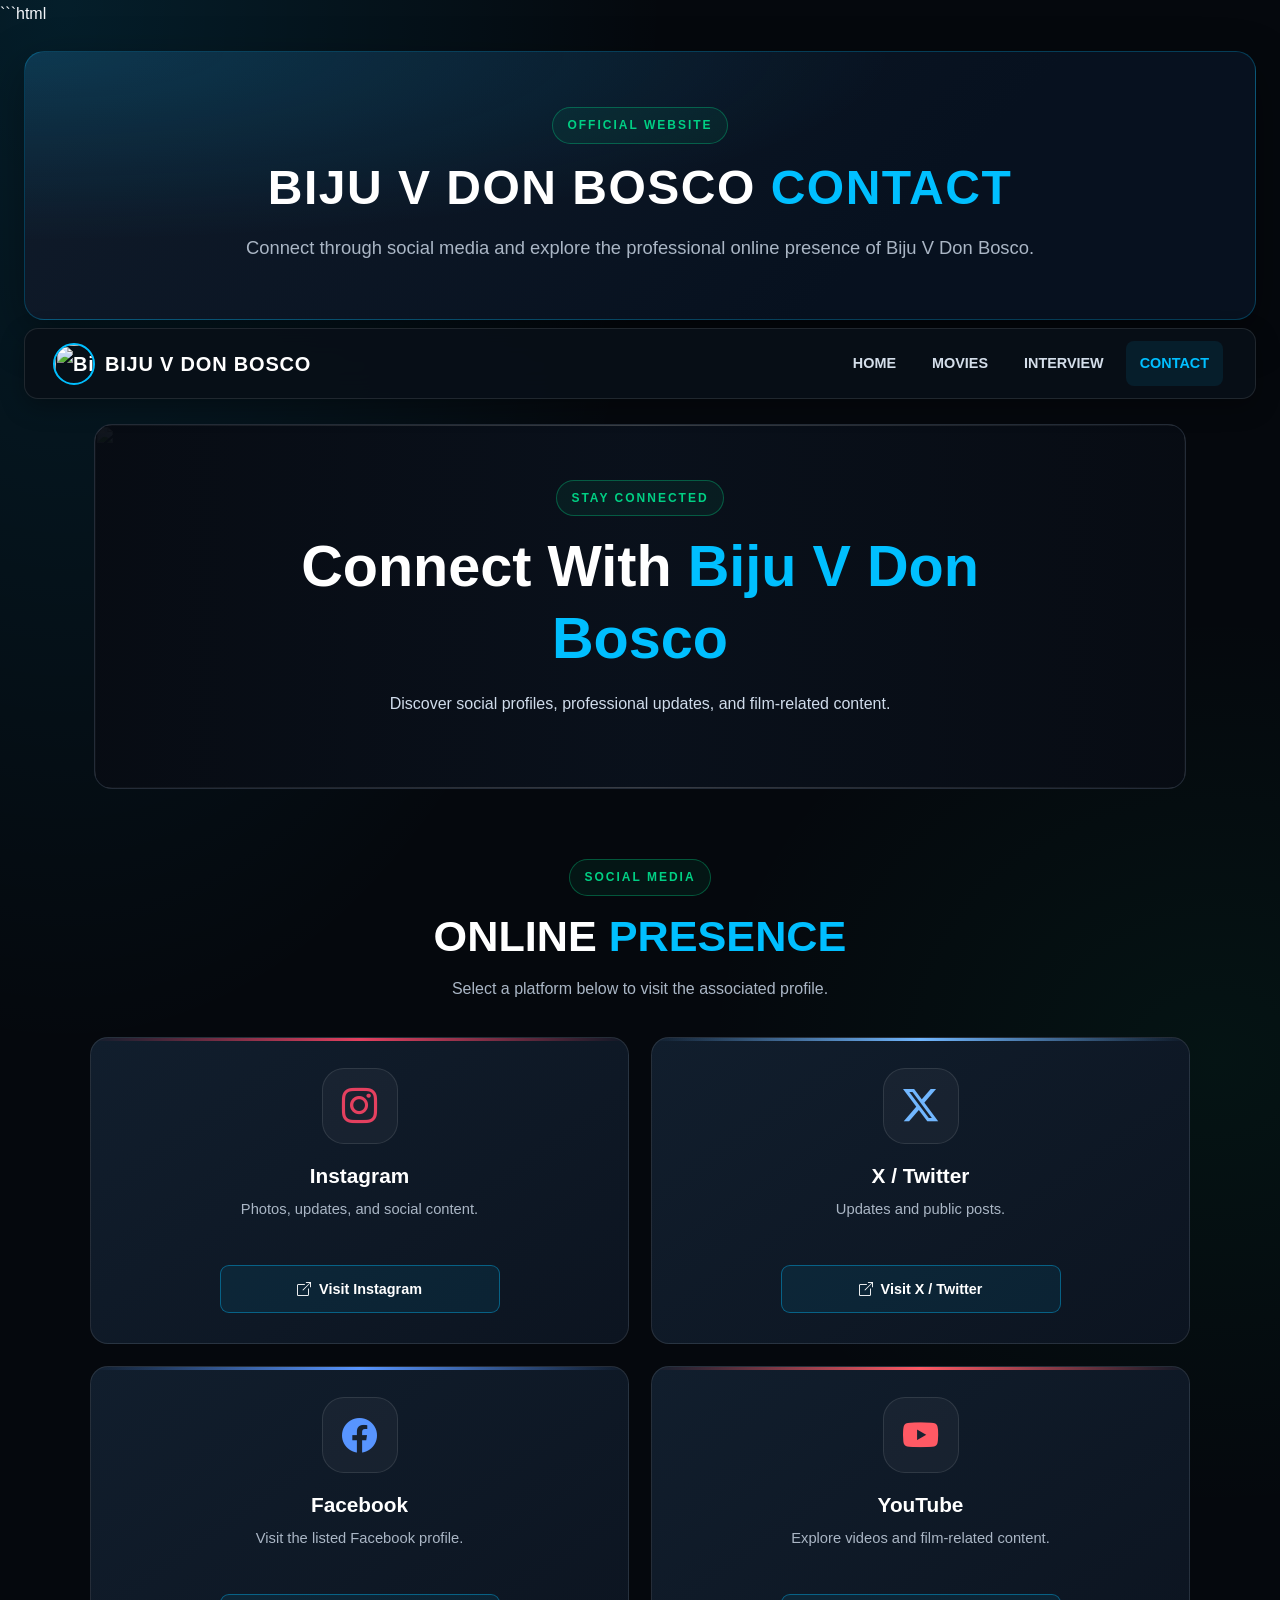
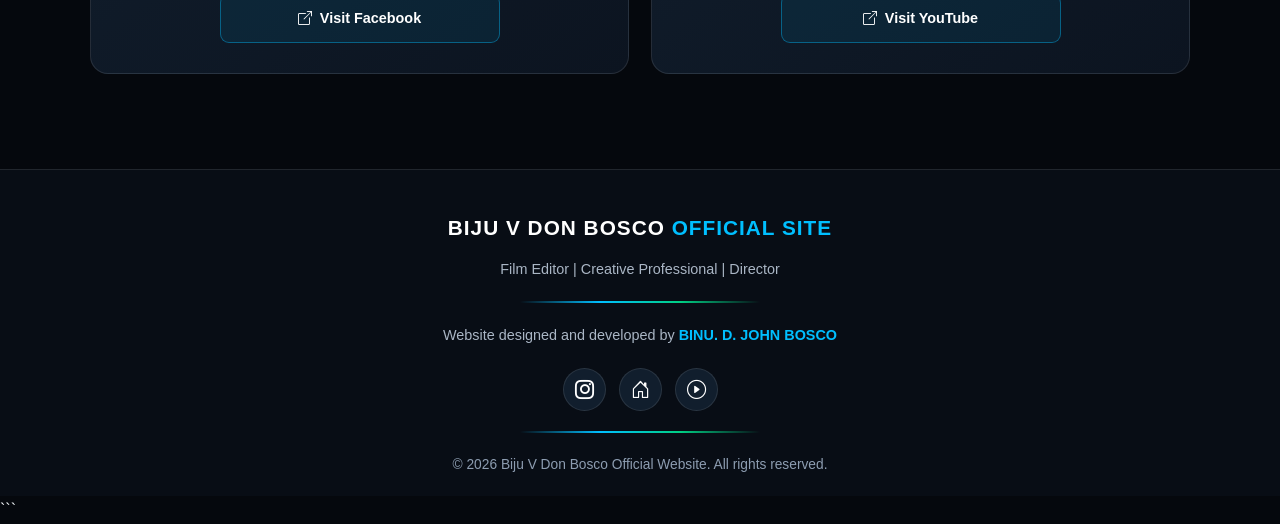
==== contact.html @ ecf32879 "Add files via upload" ====
```html
<!DOCTYPE html>
<html lang="en">
<head>
    <meta charset="UTF-8">
    <meta name="viewport" content="width=device-width, initial-scale=1.0">
    <meta name="theme-color" content="#07111f">

    <title>Contact | Biju V Don Bosco Official Website</title>

    <meta name="description"
          content="Connect with Biju V Don Bosco through social media and explore his official online presence.">

    <link rel="icon" href="./images/LOGO.jpg">

    <link href="https://cdn.jsdelivr.net/npm/bootstrap@5.3.3/dist/css/bootstrap.min.css"
          rel="stylesheet">

    <link href="https://cdn.jsdelivr.net/npm/bootstrap-icons@1.11.3/font/bootstrap-icons.min.css"
          rel="stylesheet">

    <style>
        :root {
            --bg: #05080d;
            --panel: #0c1420;
            --panel-light: #111e2d;
            --blue: #00bfff;
            --green: #00d084;
            --text: #f4f7fb;
            --muted: #aab6c5;
            --border: rgba(255,255,255,.10);
        }

        * {
            box-sizing: border-box;
        }

        html {
            scroll-behavior: smooth;
        }

        body {
            margin: 0;
            overflow-x: hidden;
            background:
                radial-gradient(ellipse at 5% 0%, rgba(0,191,255,.12), transparent 35%),
                radial-gradient(ellipse at 95% 50%, rgba(0,208,132,.06), transparent 30%),
                var(--bg);
            color: var(--text);
            font-family: Arial, Helvetica, sans-serif;
            line-height: 1.7;
        }

        a {
            text-decoration: none;
        }

        .gradient-text {
            color: var(--blue);
        }

        /* HEADER */

        .site-heading {
            position: relative;
            overflow: hidden;
            padding: 55px 20px;
            text-align: center;
            border: 1px solid rgba(0,191,255,.25);
            border-radius: 20px;
            background:
                radial-gradient(ellipse at top left, rgba(0,191,255,.18), transparent 50%),
                linear-gradient(135deg, #101b2a, #07111f 70%);
            box-shadow: 0 15px 45px rgba(0,0,0,.35);
        }

        .eyebrow {
            display: inline-block;
            margin-bottom: 15px;
            padding: 7px 14px;
            color: var(--green);
            border: 1px solid rgba(0,208,132,.35);
            border-radius: 50px;
            background: rgba(0,208,132,.07);
            font-size: .75rem;
            font-weight: bold;
            letter-spacing: 2px;
        }

        .site-heading h1 {
            margin-bottom: 15px;
            color: white;
            font-size: clamp(1.7rem, 4vw, 3rem);
            font-weight: 800;
            letter-spacing: 1.5px;
        }

        .site-heading p {
            max-width: 850px;
            margin: auto;
            color: var(--muted);
            font-size: clamp(.95rem, 2vw, 1.15rem);
            line-height: 1.8;
        }

        /* NAVIGATION */

        .main-navbar {
            position: sticky;
            top: 10px;
            z-index: 1000;
            margin-bottom: 25px;
            border: 1px solid var(--border);
            border-radius: 14px;
            background: rgba(8,15,24,.94);
            backdrop-filter: blur(15px);
            box-shadow: 0 8px 25px rgba(0,0,0,.3);
        }

        .navbar-brand {
            display: flex;
            align-items: center;
            gap: 10px;
            color: white !important;
            font-weight: 800;
            letter-spacing: .8px;
        }

        .navbar-brand img {
            width: 42px;
            height: 42px;
            border: 2px solid var(--blue);
            border-radius: 50%;
            object-fit: cover;
        }

        .navbar-toggler {
            border-color: rgba(255,255,255,.35);
        }

        .navbar-toggler:focus {
            box-shadow: 0 0 0 3px rgba(0,191,255,.2);
        }

        .navbar .nav-link {
            margin: 4px;
            padding: 10px 14px !important;
            color: #d4deea !important;
            border-radius: 8px;
            font-size: .9rem;
            font-weight: bold;
            transition: .25s ease;
        }

        .navbar .nav-link:hover,
        .navbar .nav-link.active {
            color: var(--blue) !important;
            background: rgba(0,191,255,.09);
        }

        /* HERO */

        .hero {
            position: relative;
            display: grid;
            min-height: 350px;
            place-items: center;
            overflow: hidden;
            text-align: center;
            border: 1px solid var(--border);
            border-radius: 18px;
            background: #0b1421;
        }

        .hero img {
            position: absolute;
            inset: 0;
            width: 100%;
            height: 100%;
            object-fit: cover;
            opacity: .45;
        }

        .hero::after {
            position: absolute;
            inset: 0;
            content: "";
            background: linear-gradient(90deg, #070b12e8, #070b1266, #070b12e8);
        }

        .hero-content {
            position: relative;
            z-index: 1;
            width: min(850px, calc(100% - 30px));
            padding: 55px 0;
        }

        .hero h2 {
            margin-bottom: 15px;
            color: white;
            font-size: clamp(2rem, 5vw, 3.6rem);
            font-weight: 800;
            line-height: 1.25;
        }

        .hero p {
            color: #d0dceb;
        }

        /* SECTIONS */

        .section {
            width: min(1100px, calc(100% - 32px));
            margin: auto;
            padding: 70px 0;
        }

        .section-heading {
            margin-bottom: 35px;
            text-align: center;
        }

        .section-heading h2 {
            color: white;
            font-size: clamp(1.8rem, 4vw, 2.7rem);
            font-weight: 800;
        }

        .section-heading p {
            max-width: 650px;
            margin: 12px auto 0;
            color: var(--muted);
        }

        /* SOCIAL CARDS */

        .social-grid {
            display: grid;
            grid-template-columns: repeat(2, minmax(0, 1fr));
            gap: 22px;
        }

        .social-card {
            --accent: var(--blue);
            position: relative;
            display: flex;
            min-width: 0;
            flex-direction: column;
            align-items: center;
            padding: 30px 22px;
            overflow: hidden;
            text-align: center;
            background: linear-gradient(145deg, var(--panel-light), var(--panel));
            border: 1px solid var(--border);
            border-radius: 18px;
            transition: transform .3s ease, border-color .3s ease, box-shadow .3s ease;
        }

        .social-card::before {
            position: absolute;
            top: 0;
            left: 0;
            width: 100%;
            height: 3px;
            content: "";
            background: linear-gradient(90deg, transparent, var(--accent), transparent);
        }

        .social-card:hover {
            transform: translateY(-7px);
            border-color: var(--accent);
            box-shadow: 0 15px 40px rgba(0,0,0,.24);
        }

        .social-icon {
            display: grid;
            width: 76px;
            height: 76px;
            place-items: center;
            color: var(--accent);
            background: rgba(255,255,255,.04);
            border: 1px solid var(--border);
            border-radius: 22px;
            font-size: 2.2rem;
            transition: transform .3s;
        }

        .social-card:hover .social-icon {
            transform: scale(1.09) rotate(-3deg);
        }

        .social-card h3 {
            margin: 20px 0 8px;
            color: white;
            font-size: 1.3rem;
            font-weight: 800;
        }

        .social-card p {
            flex-grow: 1;
            min-height: 48px;
            margin-bottom: 20px;
            color: var(--muted);
            font-size: .92rem;
        }

        .social-button {
            display: inline-flex;
            align-items: center;
            justify-content: center;
            gap: 8px;
            width: 100%;
            max-width: 280px;
            padding: 11px 14px;
            overflow-wrap: anywhere;
            color: white;
            background: rgba(0,191,255,.08);
            border: 1px solid rgba(0,191,255,.4);
            border-radius: 9px;
            font-size: .9rem;
            font-weight: 700;
            transition: .25s;
        }

        .social-button:hover {
            color: #06101a;
            background: var(--blue);
            border-color: var(--blue);
        }

        /* CONTACT PANEL */

        .contact-panel {
            padding: 35px 25px;
            text-align: center;
            background: linear-gradient(135deg, #10243a, #102b29);
            border: 1px solid var(--border);
            border-radius: 20px;
        }

        .contact-panel h3 {
            margin-bottom: 12px;
            color: white;
            font-weight: 800;
        }

        .contact-panel p {
            max-width: 650px;
            margin: 0 auto 20px;
            color: #c5d2e3;
        }

        .contact-link {
            display: inline-flex;
            align-items: center;
            gap: 9px;
            padding: 12px 22px;
            color: #06101a;
            background: var(--blue);
            border-radius: 9px;
            font-weight: 800;
            transition: .25s;
        }

        .contact-link:hover {
            color: #06101a;
            background: var(--green);
            transform: translateY(-2px);
        }

        /* FOOTER */

        .site-footer {
            margin-top: 25px;
            padding: 40px 20px 20px;
            text-align: center;
            background: #080d15;
            border-top: 1px solid var(--border);
        }

        .footer-title {
            margin-bottom: 12px;
            color: white;
            font-size: 1.3rem;
            font-weight: 800;
            letter-spacing: 1px;
        }

        .footer-title span {
            color: var(--blue);
        }

        .footer-line {
            width: min(240px, 70%);
            height: 2px;
            margin: 20px auto;
            background: linear-gradient(90deg, transparent, var(--blue), var(--green), transparent);
        }

        .site-footer p {
            color: var(--muted);
            font-size: .9rem;
        }

        .site-footer a {
            color: var(--blue);
            font-weight: bold;
        }

        .site-footer a:hover {
            color: var(--green);
        }

        .social-icons {
            display: flex;
            justify-content: center;
            gap: 13px;
            margin: 20px 0;
        }

        .social-icons a {
            display: grid;
            width: 43px;
            height: 43px;
            place-items: center;
            color: white;
            background: var(--panel-light);
            border: 1px solid var(--border);
            border-radius: 50%;
            font-size: 1.2rem;
            transition: .25s;
        }

        .social-icons a:hover {
            color: #06101a;
            background: var(--blue);
            transform: translateY(-4px);
        }

        .copyright {
            color: #8d9db1;
            font-size: .86rem;
        }

        /* BACK TO TOP */

        #backToTop {
            position: fixed;
            right: 20px;
            bottom: 20px;
            z-index: 999;
            display: none;
            width: 45px;
            height: 45px;
            color: #06101a;
            background: var(--blue);
            border: 0;
            border-radius: 50%;
            font-size: 1.3rem;
            font-weight: bold;
            cursor: pointer;
        }

        #backToTop:hover {
            background: var(--green);
        }

        /* RESPONSIVE */

        @media (max-width: 767px) {
            .site-heading {
                padding: 35px 18px;
            }

            .hero {
                min-height: 300px;
            }

            .section {
                padding: 48px 0;
            }
        }

        @media (max-width: 576px) {
            .social-grid {
                grid-template-columns: 1fr;
                gap: 16px;
            }

            .social-card {
                padding: 26px 18px;
            }

            .contact-panel {
                padding: 27px 18px;
            }

            .navbar-brand {
                font-size: .84rem;
            }

            .navbar-brand img {
                width: 35px;
                height: 35px;
            }
        }

        @media (prefers-reduced-motion: reduce) {
            html {
                scroll-behavior: auto;
            }

            *,
            *::before,
            *::after {
                animation-duration: .01ms !important;
                transition-duration: .01ms !important;
            }
        }
    </style>
</head>

<body id="top">

    <!-- HEADER -->
    <div class="container-fluid px-3 px-md-4 pt-4 pb-2">
        <header class="site-heading">
            <div class="eyebrow">OFFICIAL WEBSITE</div>

            <h1>
                BIJU V DON BOSCO
                <span class="gradient-text">CONTACT</span>
            </h1>

            <p>
                Connect through social media and explore the professional
                online presence of Biju V Don Bosco.
            </p>
        </header>
    </div>

    <!-- NAVIGATION -->
    <div class="container-fluid px-3 px-md-4">
        <nav class="navbar navbar-expand-lg navbar-dark main-navbar px-3">
            <div class="container-fluid">

                <a class="navbar-brand" href="index.html">
                    <img src="./images/LOGO.jpg"
                         alt="Biju V Don Bosco logo">
                    BIJU V DON BOSCO
                </a>

                <button class="navbar-toggler"
                        type="button"
                        data-bs-toggle="collapse"
                        data-bs-target="#mainNavbar"
                        aria-controls="mainNavbar"
                        aria-expanded="false"
                        aria-label="Toggle navigation">
                    <span class="navbar-toggler-icon"></span>
                </button>

                <div class="collapse navbar-collapse" id="mainNavbar">
                    <ul class="navbar-nav ms-auto mb-2 mb-lg-0">
                        <li class="nav-item">
                            <a class="nav-link" href="index.html">HOME</a>
                        </li>

                        <li class="nav-item">
                            <a class="nav-link" href="movie.html">MOVIES</a>
                        </li>

                        <li class="nav-item">
                            <a class="nav-link" href="interview.html">INTERVIEW</a>
                        </li>

                        <li class="nav-item">
                            <a class="nav-link active"
                               aria-current="page"
                               href="contact.html">CONTACT</a>
                        </li>
                    </ul>
                </div>
            </div>
        </nav>
    </div>

    <main>

        <!-- HERO -->
        <div class="container px-3 px-md-4">
            <section class="hero">
                <img src="./images/backdrop.jpg"
                     alt=""
                     fetchpriority="high">

                <div class="hero-content">
                    <div class="eyebrow">STAY CONNECTED</div>

                    <h2>
                        Connect With
                        <span class="gradient-text">Biju V Don Bosco</span>
                    </h2>

                    <p>
                        Discover social profiles, professional updates,
                        and film-related content.
                    </p>
                </div>
            </section>
        </div>

        <!-- SOCIAL MEDIA -->
        <section class="section" id="online">
            <div class="section-heading">
                <div class="eyebrow">SOCIAL MEDIA</div>

                <h2>
                    ONLINE <span class="gradient-text">PRESENCE</span>
                </h2>

                <p>
                    Select a platform below to visit the associated profile.
                </p>
            </div>

            <div class="social-grid">

                <!-- INSTAGRAM -->
                <article class="social-card" style="--accent:#e4405f">
                    <div class="social-icon">
                        <i class="bi bi-instagram" aria-hidden="true"></i>
                    </div>

                    <h3>Instagram</h3>

                    <p>Photos, updates, and social content.</p>

                    <a class="social-button"
                       href="https://www.instagram.com/biju_v_donbosco/"
                       target="_blank"
                       rel="noopener noreferrer">
                        <i class="bi bi-box-arrow-up-right"></i>
                        Visit Instagram
                    </a>
                </article>

                <!-- X -->
                <article class="social-card" style="--accent:#71b7ff">
                    <div class="social-icon">
                        <i class="bi bi-twitter-x" aria-hidden="true"></i>
                    </div>

                    <h3>X / Twitter</h3>

                    <p>Updates and public posts.</p>

                    <a class="social-button"
                       href="https://x.com/biju_v_donbosco"
                       target="_blank"
                       rel="noopener noreferrer">
                        <i class="bi bi-box-arrow-up-right"></i>
                        Visit X / Twitter
                    </a>
                </article>

                <!-- FACEBOOK -->
                <article class="social-card" style="--accent:#5895ff">
                    <div class="social-icon">
                        <i class="bi bi-facebook" aria-hidden="true"></i>
                    </div>

                    <h3>Facebook</h3>

                    <p>Visit the listed Facebook profile.</p>

                    <a class="social-button"
                       href="https://www.facebook.com/don.bosco.311493/"
                       target="_blank"
                       rel="noopener noreferrer">
                        <i class="bi bi-box-arrow-up-right"></i>
                        Visit Facebook
                    </a>
                </article>

                <!-- YOUTUBE -->
                <article class="social-card" style="--accent:#ff5964">
                    <div class="social-icon">
                        <i class="bi bi-youtube" aria-hidden="true"></i>
                    </div>

                    <h3>YouTube</h3>

                    <p>Explore videos and film-related content.</p>

                    <a class="social-button"
                       href="https://www.youtube.com/@bijuvdonboscoindianfilmedi1717"
                       target="_blank"
                       rel="noopener noreferrer">
                        <i class="bi bi-box-arrow-up-right"></i>
                        Visit YouTube
                    </a>
                </article>

            </div>
        </section>

        

    </main>

    <!-- FOOTER -->
    <footer class="site-footer">
        <div class="footer-title">
            BIJU V DON BOSCO <span>OFFICIAL SITE</span>
        </div>

        <p>Film Editor | Creative Professional | Director</p>

        <div class="footer-line"></div>

        <p>
            Website designed and developed by
            <a href="https://www.instagram.com/d_john_bosco/"
               target="_blank"
               rel="noopener noreferrer">
                BINU. D. JOHN BOSCO
            </a>
        </p>

        <div class="social-icons">
            <a href="https://www.instagram.com/biju_v_donbosco/"
               target="_blank"
               rel="noopener noreferrer"
               aria-label="Biju V Don Bosco Instagram">
                <i class="bi bi-instagram"></i>
            </a>

            <a href="index.html" aria-label="Home page">
                <i class="bi bi-house-door"></i>
            </a>

            <a href="interview.html" aria-label="Interviews">
                <i class="bi bi-play-circle"></i>
            </a>
        </div>

        <div class="footer-line"></div>

        <div class="copyright">
            &copy; <span id="currentYear"></span>
            Biju V Don Bosco Official Website. All rights reserved.
        </div>
    </footer>

    <button id="backToTop"
            type="button"
            aria-label="Back to top"
            title="Back to top">
        <i class="bi bi-arrow-up"></i>
    </button>

    <script src="https://cdn.jsdelivr.net/npm/bootstrap@5.3.3/dist/js/bootstrap.bundle.min.js"></script>

    <script>
        // Update the copyright year automatically.
        document.getElementById("currentYear").textContent =
            new Date().getFullYear();

        // Show the back-to-top button when scrolling.
        const backToTop = document.getElementById("backToTop");

        window.addEventListener("scroll", function () {
            backToTop.style.display =
                window.scrollY > 350 ? "block" : "none";
        }, { passive: true });

        backToTop.addEventListener("click", function () {
            window.scrollTo({
                top: 0,
                behavior: window.matchMedia("(prefers-reduced-motion: reduce)").matches
                    ? "auto"
                    : "smooth"
            });
        });

        // Close the mobile navigation menu after selecting a page.
        document.querySelectorAll("#mainNavbar .nav-link").forEach(function (link) {
            link.addEventListener("click", function () {
                const menu = document.getElementById("mainNavbar");

                if (menu.classList.contains("show")) {
                    bootstrap.Collapse.getOrCreateInstance(menu).hide();
                }
            });
        });
    </script>

</body>
</html>
```
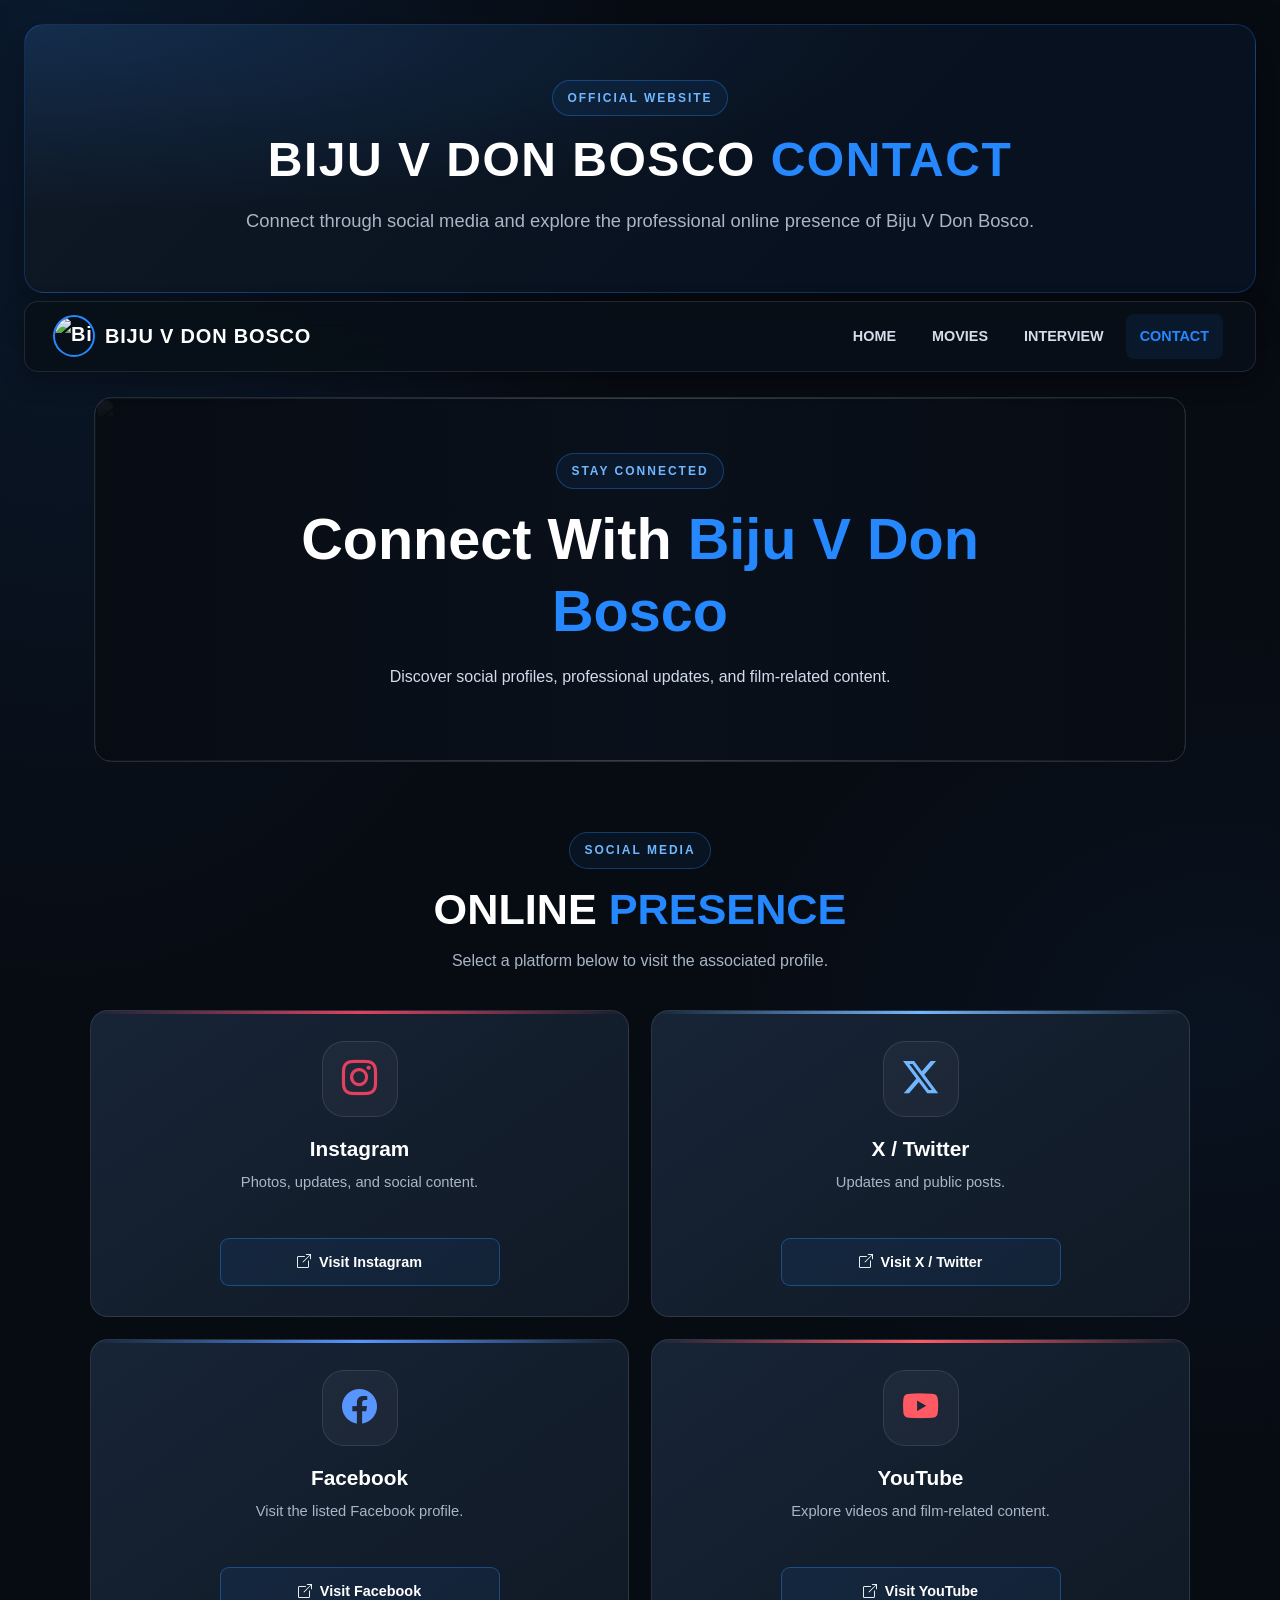
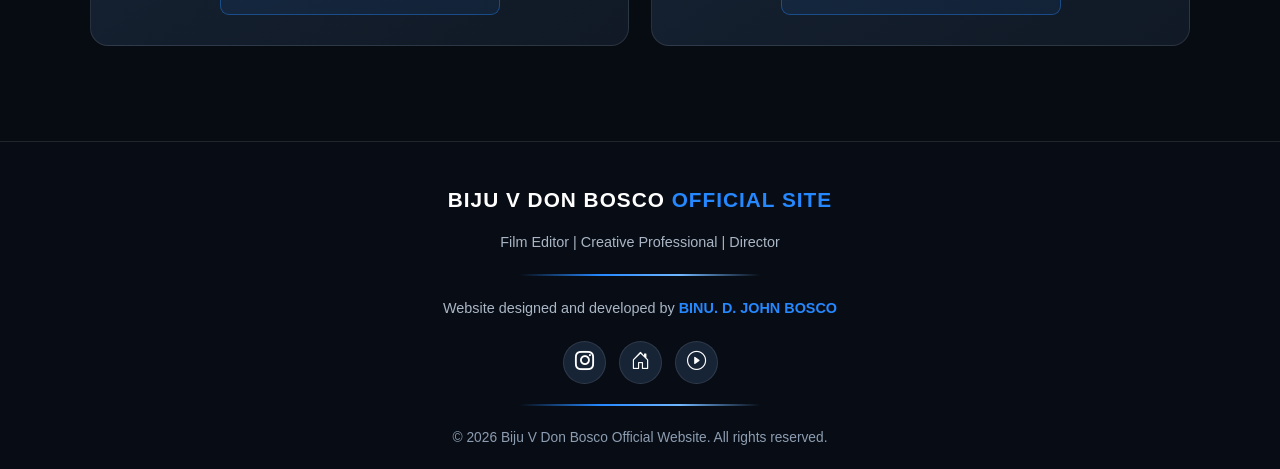
==== commit a4feccff: "Unify contact page with navy and blue site theme" ====
--- a/contact.html
+++ b/contact.html
@@ -1,4 +1,3 @@
-```html
 <!DOCTYPE html>
 <html lang="en">
 <head>
@@ -21,11 +20,11 @@
 
     <style>
         :root {
-            --bg: #05080d;
-            --panel: #0c1420;
-            --panel-light: #111e2d;
-            --blue: #00bfff;
-            --green: #00d084;
+            --bg: #070b12;
+            --panel: #101925;
+            --panel-light: #172436;
+            --blue: #2588ff;
+            --green: #71b7ff;
             --text: #f4f7fb;
             --muted: #aab6c5;
             --border: rgba(255,255,255,.10);
@@ -43,8 +42,8 @@
             margin: 0;
             overflow-x: hidden;
             background:
-                radial-gradient(ellipse at 5% 0%, rgba(0,191,255,.12), transparent 35%),
-                radial-gradient(ellipse at 95% 50%, rgba(0,208,132,.06), transparent 30%),
+                radial-gradient(ellipse at 5% 0%, rgba(37,136,255,.12), transparent 35%),
+                radial-gradient(ellipse at 95% 50%, rgba(37,136,255,.06), transparent 30%),
                 var(--bg);
             color: var(--text);
             font-family: Arial, Helvetica, sans-serif;
@@ -66,11 +65,11 @@
             overflow: hidden;
             padding: 55px 20px;
             text-align: center;
-            border: 1px solid rgba(0,191,255,.25);
+            border: 1px solid rgba(37,136,255,.25);
             border-radius: 20px;
             background:
-                radial-gradient(ellipse at top left, rgba(0,191,255,.18), transparent 50%),
-                linear-gradient(135deg, #101b2a, #07111f 70%);
+                radial-gradient(ellipse at top left, rgba(37,136,255,.18), transparent 50%),
+                linear-gradient(135deg, #101925, #07111f 70%);
             box-shadow: 0 15px 45px rgba(0,0,0,.35);
         }
 
@@ -79,9 +78,9 @@
             margin-bottom: 15px;
             padding: 7px 14px;
             color: var(--green);
-            border: 1px solid rgba(0,208,132,.35);
+            border: 1px solid rgba(37,136,255,.35);
             border-radius: 50px;
-            background: rgba(0,208,132,.07);
+            background: rgba(37,136,255,.07);
             font-size: .75rem;
             font-weight: bold;
             letter-spacing: 2px;
@@ -139,7 +138,7 @@
         }
 
         .navbar-toggler:focus {
-            box-shadow: 0 0 0 3px rgba(0,191,255,.2);
+            box-shadow: 0 0 0 3px rgba(37,136,255,.2);
         }
 
         .navbar .nav-link {
@@ -155,7 +154,7 @@
         .navbar .nav-link:hover,
         .navbar .nav-link.active {
             color: var(--blue) !important;
-            background: rgba(0,191,255,.09);
+            background: rgba(37,136,255,.09);
         }
 
         /* HERO */
@@ -314,8 +313,8 @@
             padding: 11px 14px;
             overflow-wrap: anywhere;
             color: white;
-            background: rgba(0,191,255,.08);
-            border: 1px solid rgba(0,191,255,.4);
+            background: rgba(37,136,255,.08);
+            border: 1px solid rgba(37,136,255,.4);
             border-radius: 9px;
             font-size: .9rem;
             font-weight: 700;
@@ -797,5 +796,4 @@
     </script>
 
 </body>
-</html>
-```+</html>
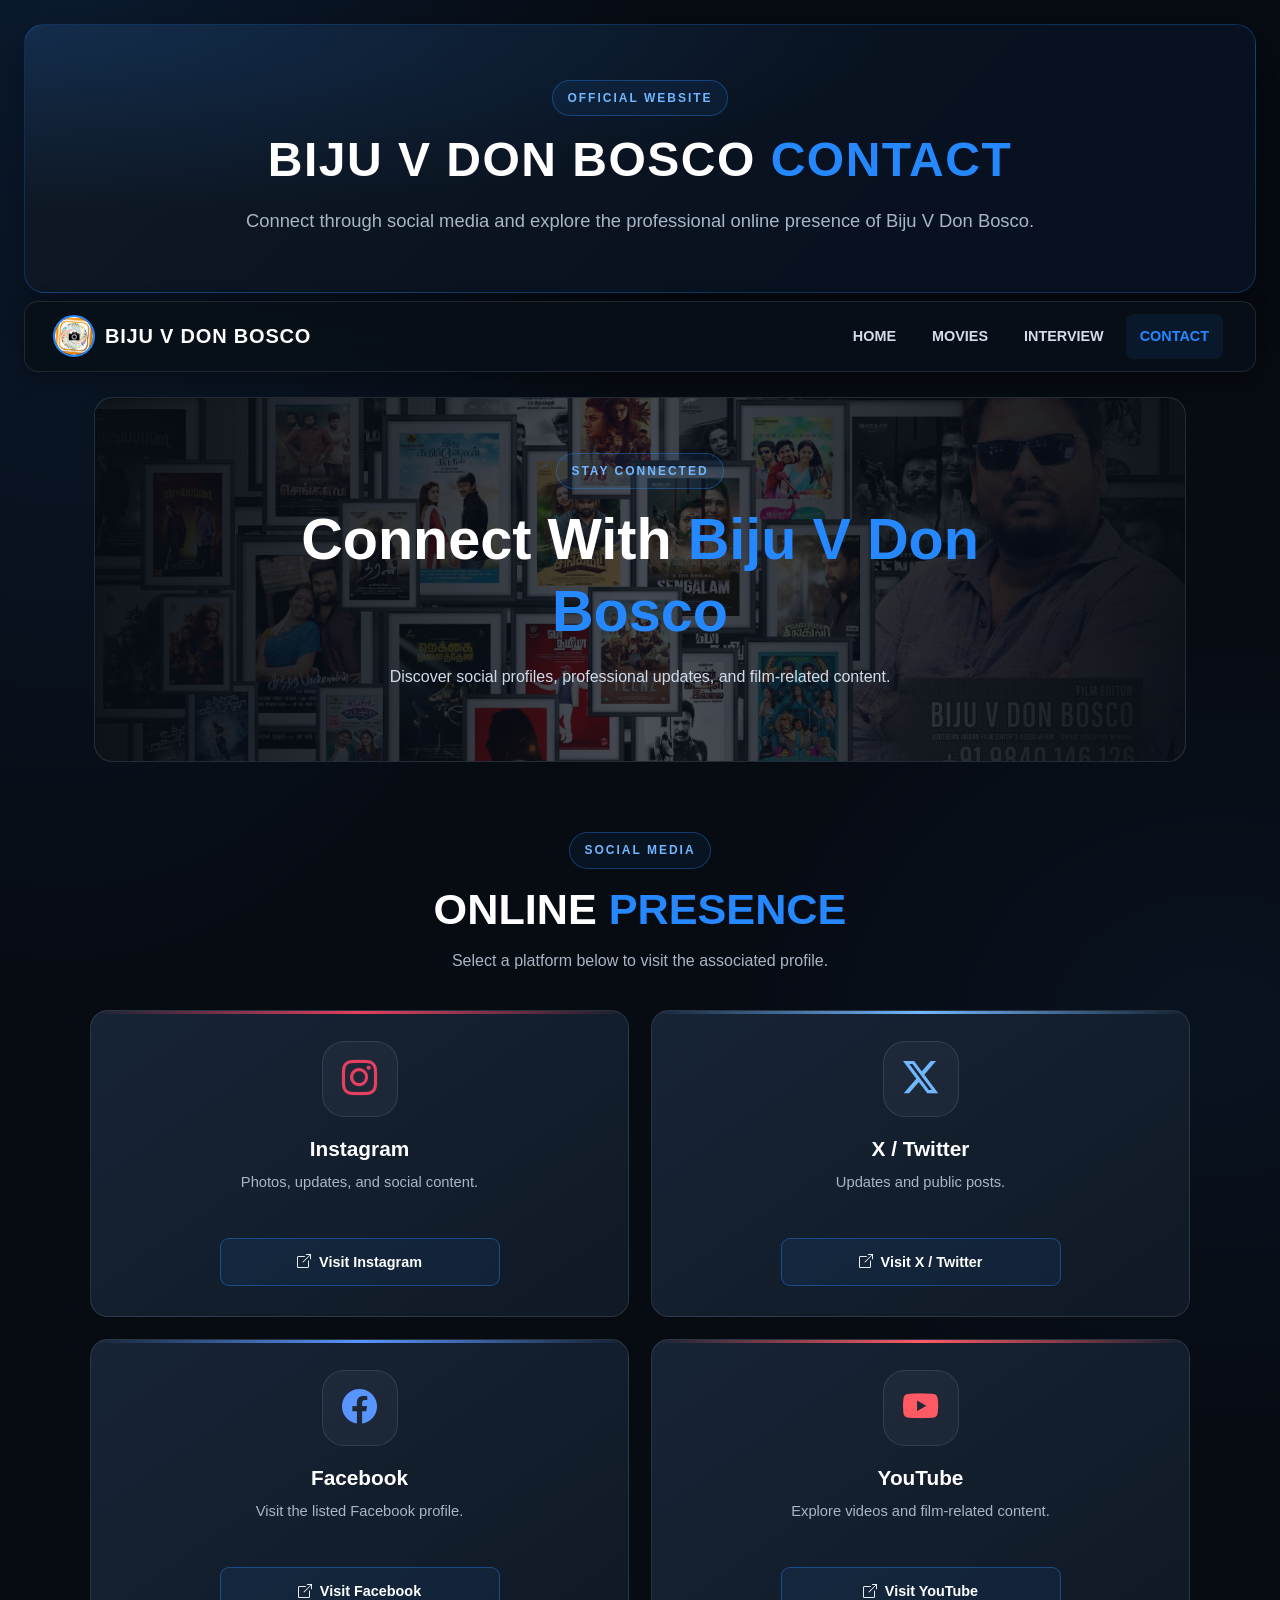
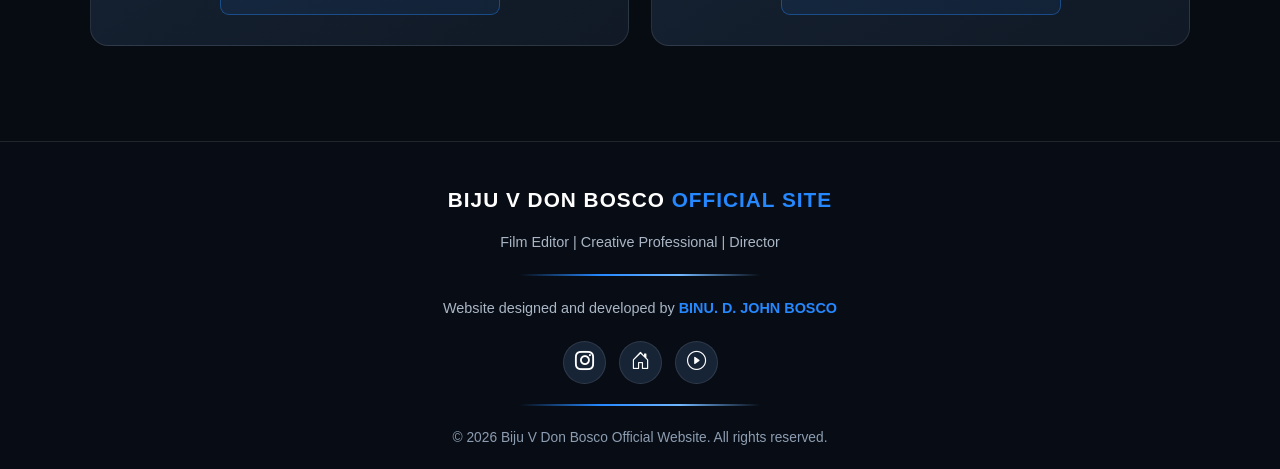
==== commit 2f2e600d: "Fix site asset paths and remove broken video references" ====
--- a/contact.html
+++ b/contact.html
@@ -10,7 +10,7 @@
     <meta name="description"
           content="Connect with Biju V Don Bosco through social media and explore his official online presence.">
 
-    <link rel="icon" href="./images/LOGO.jpg">
+    <link rel="icon" href="./LOGO.jpg">
 
     <link href="https://cdn.jsdelivr.net/npm/bootstrap@5.3.3/dist/css/bootstrap.min.css"
           rel="stylesheet">
@@ -544,7 +544,7 @@
             <div class="container-fluid">
 
                 <a class="navbar-brand" href="index.html">
-                    <img src="./images/LOGO.jpg"
+                    <img src="./LOGO.jpg"
                          alt="Biju V Don Bosco logo">
                     BIJU V DON BOSCO
                 </a>
@@ -589,7 +589,7 @@
         <!-- HERO -->
         <div class="container px-3 px-md-4">
             <section class="hero">
-                <img src="./images/backdrop.jpg"
+                <img src="./backdrop.jpg"
                      alt=""
                      fetchpriority="high">
 
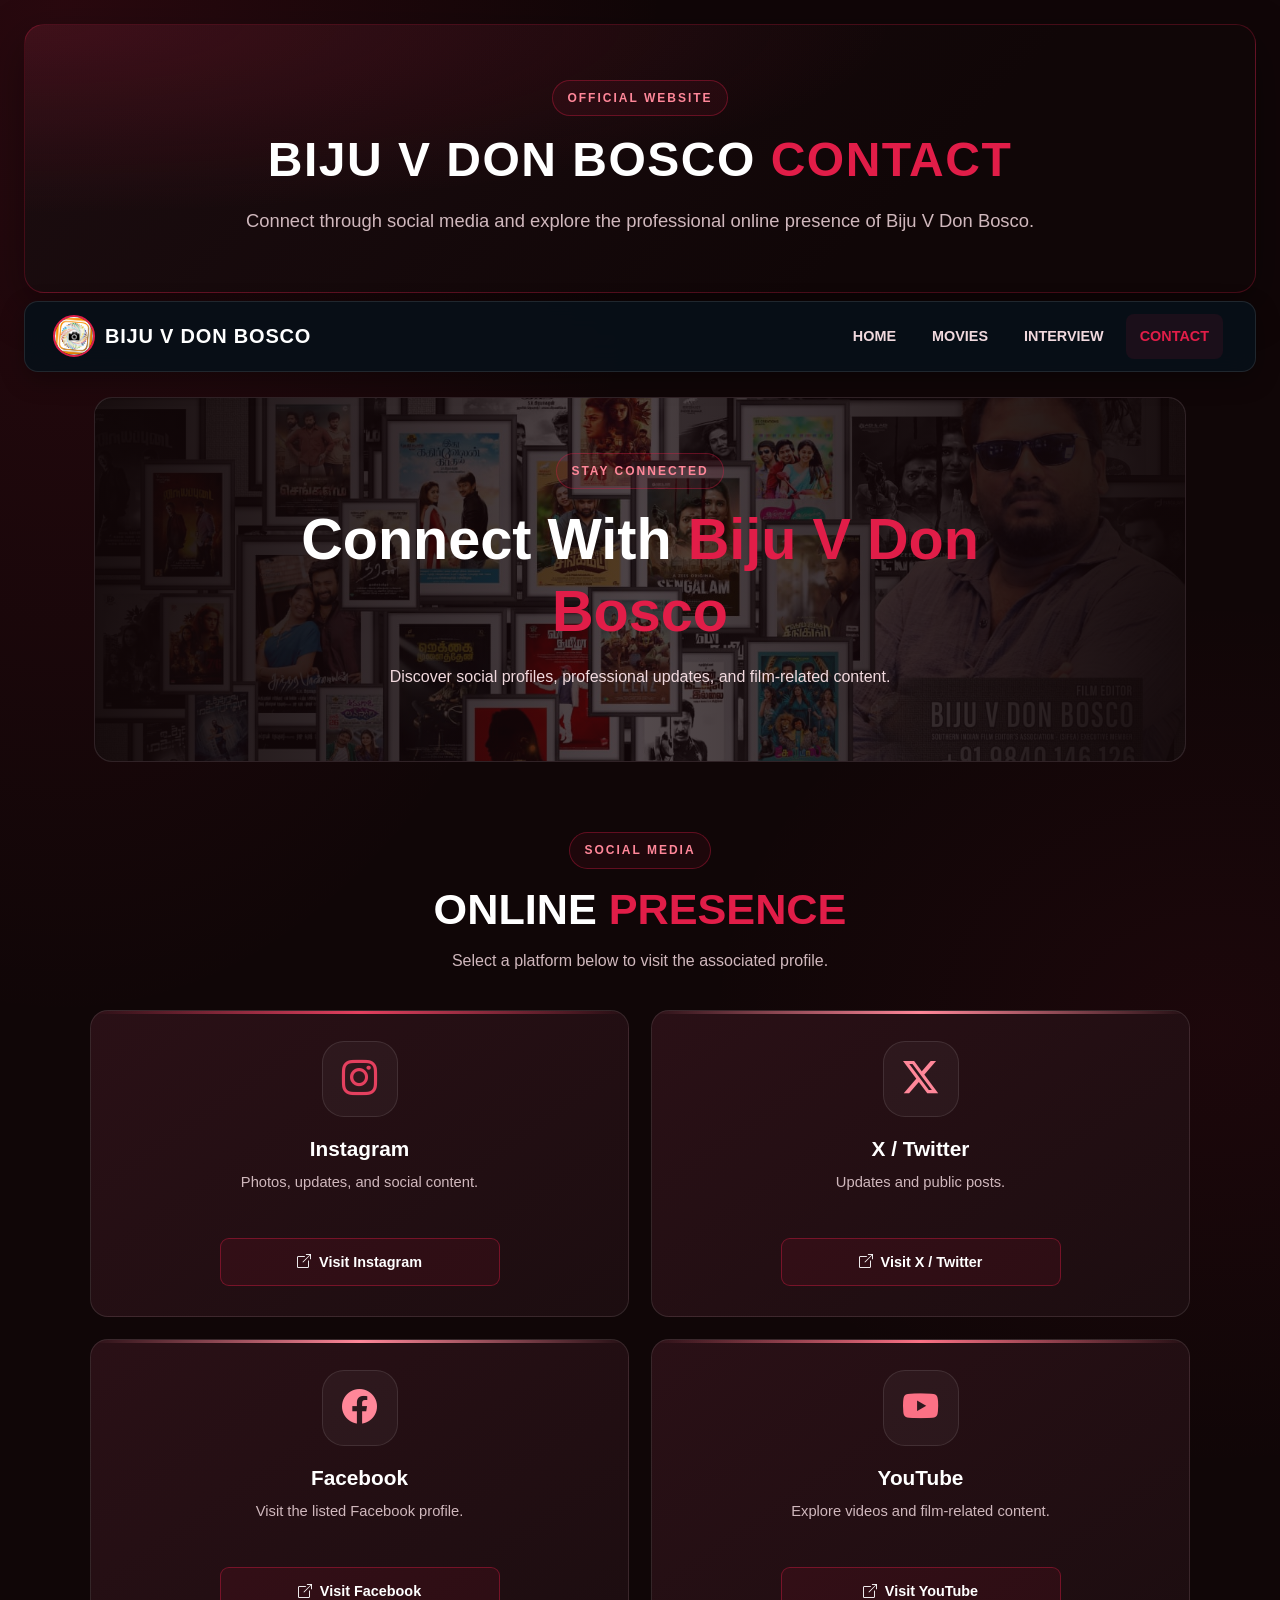
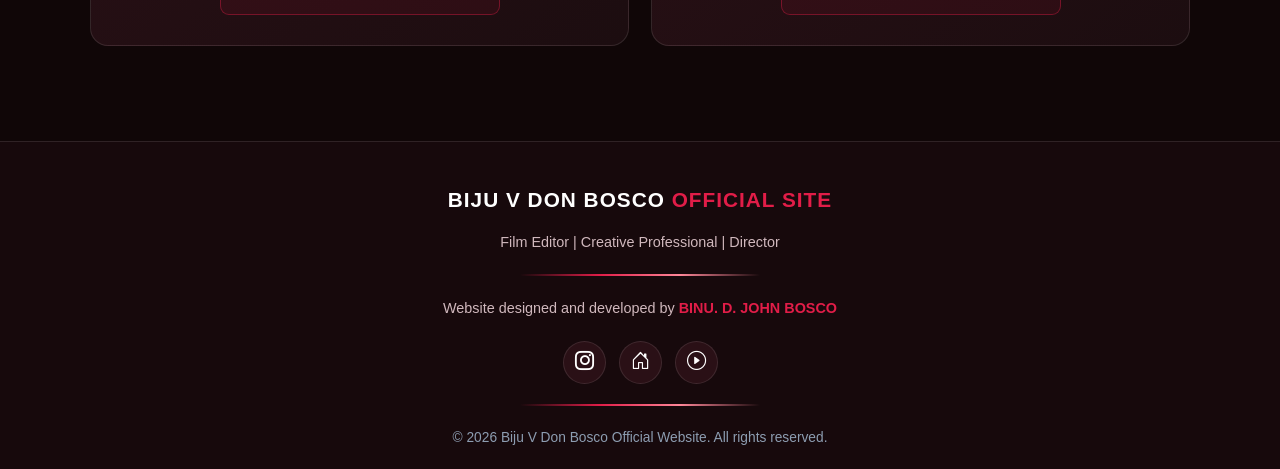
==== commit 946276d5: "Apply red theme across website files" ====
--- a/contact.html
+++ b/contact.html
@@ -3,7 +3,7 @@
 <head>
     <meta charset="UTF-8">
     <meta name="viewport" content="width=device-width, initial-scale=1.0">
-    <meta name="theme-color" content="#07111f">
+    <meta name="theme-color" content="#100607">
 
     <title>Contact | Biju V Don Bosco Official Website</title>
 
@@ -20,13 +20,13 @@
 
     <style>
         :root {
-            --bg: #070b12;
-            --panel: #101925;
-            --panel-light: #172436;
-            --blue: #2588ff;
-            --green: #71b7ff;
-            --text: #f4f7fb;
-            --muted: #aab6c5;
+            --bg: #100607;
+            --panel: #1c0d10;
+            --panel-light: #2a1016;
+            --blue: #e11d48;
+            --green: #ff8799;
+            --text: #fff4f5;
+            --muted: #d0b8bd;
             --border: rgba(255,255,255,.10);
         }
 
@@ -42,8 +42,8 @@
             margin: 0;
             overflow-x: hidden;
             background:
-                radial-gradient(ellipse at 5% 0%, rgba(37,136,255,.12), transparent 35%),
-                radial-gradient(ellipse at 95% 50%, rgba(37,136,255,.06), transparent 30%),
+                radial-gradient(ellipse at 5% 0%, rgba(225,29,72,.12), transparent 35%),
+                radial-gradient(ellipse at 95% 50%, rgba(225,29,72,.06), transparent 30%),
                 var(--bg);
             color: var(--text);
             font-family: Arial, Helvetica, sans-serif;
@@ -65,11 +65,11 @@
             overflow: hidden;
             padding: 55px 20px;
             text-align: center;
-            border: 1px solid rgba(37,136,255,.25);
+            border: 1px solid rgba(225,29,72,.25);
             border-radius: 20px;
             background:
-                radial-gradient(ellipse at top left, rgba(37,136,255,.18), transparent 50%),
-                linear-gradient(135deg, #101925, #07111f 70%);
+                radial-gradient(ellipse at top left, rgba(225,29,72,.18), transparent 50%),
+                linear-gradient(135deg, #1c0d10, #100607 70%);
             box-shadow: 0 15px 45px rgba(0,0,0,.35);
         }
 
@@ -78,9 +78,9 @@
             margin-bottom: 15px;
             padding: 7px 14px;
             color: var(--green);
-            border: 1px solid rgba(37,136,255,.35);
+            border: 1px solid rgba(225,29,72,.35);
             border-radius: 50px;
-            background: rgba(37,136,255,.07);
+            background: rgba(225,29,72,.07);
             font-size: .75rem;
             font-weight: bold;
             letter-spacing: 2px;
@@ -138,13 +138,13 @@
         }
 
         .navbar-toggler:focus {
-            box-shadow: 0 0 0 3px rgba(37,136,255,.2);
+            box-shadow: 0 0 0 3px rgba(225,29,72,.2);
         }
 
         .navbar .nav-link {
             margin: 4px;
             padding: 10px 14px !important;
-            color: #d4deea !important;
+            color: #f1d9de !important;
             border-radius: 8px;
             font-size: .9rem;
             font-weight: bold;
@@ -154,7 +154,7 @@
         .navbar .nav-link:hover,
         .navbar .nav-link.active {
             color: var(--blue) !important;
-            background: rgba(37,136,255,.09);
+            background: rgba(225,29,72,.09);
         }
 
         /* HERO */
@@ -168,7 +168,7 @@
             text-align: center;
             border: 1px solid var(--border);
             border-radius: 18px;
-            background: #0b1421;
+            background: #18090d;
         }
 
         .hero img {
@@ -184,7 +184,7 @@
             position: absolute;
             inset: 0;
             content: "";
-            background: linear-gradient(90deg, #070b12e8, #070b1266, #070b12e8);
+            background: linear-gradient(90deg, #100607e8, #10060766, #100607e8);
         }
 
         .hero-content {
@@ -203,7 +203,7 @@
         }
 
         .hero p {
-            color: #d0dceb;
+            color: #f1d9de;
         }
 
         /* SECTIONS */
@@ -313,8 +313,8 @@
             padding: 11px 14px;
             overflow-wrap: anywhere;
             color: white;
-            background: rgba(37,136,255,.08);
-            border: 1px solid rgba(37,136,255,.4);
+            background: rgba(225,29,72,.08);
+            border: 1px solid rgba(225,29,72,.4);
             border-radius: 9px;
             font-size: .9rem;
             font-weight: 700;
@@ -322,7 +322,7 @@
         }
 
         .social-button:hover {
-            color: #06101a;
+            color: #17090c;
             background: var(--blue);
             border-color: var(--blue);
         }
@@ -332,7 +332,7 @@
         .contact-panel {
             padding: 35px 25px;
             text-align: center;
-            background: linear-gradient(135deg, #10243a, #102b29);
+            background: linear-gradient(135deg, #3a1119, #3a1119);
             border: 1px solid var(--border);
             border-radius: 20px;
         }
@@ -354,7 +354,7 @@
             align-items: center;
             gap: 9px;
             padding: 12px 22px;
-            color: #06101a;
+            color: #17090c;
             background: var(--blue);
             border-radius: 9px;
             font-weight: 800;
@@ -362,7 +362,7 @@
         }
 
         .contact-link:hover {
-            color: #06101a;
+            color: #17090c;
             background: var(--green);
             transform: translateY(-2px);
         }
@@ -373,7 +373,7 @@
             margin-top: 25px;
             padding: 40px 20px 20px;
             text-align: center;
-            background: #080d15;
+            background: #17090c;
             border-top: 1px solid var(--border);
         }
 
@@ -431,7 +431,7 @@
         }
 
         .social-icons a:hover {
-            color: #06101a;
+            color: #17090c;
             background: var(--blue);
             transform: translateY(-4px);
         }
@@ -451,7 +451,7 @@
             display: none;
             width: 45px;
             height: 45px;
-            color: #06101a;
+            color: #17090c;
             background: var(--blue);
             border: 0;
             border-radius: 50%;
@@ -645,7 +645,7 @@
                 </article>
 
                 <!-- X -->
-                <article class="social-card" style="--accent:#71b7ff">
+                <article class="social-card" style="--accent:#ff8799">
                     <div class="social-icon">
                         <i class="bi bi-twitter-x" aria-hidden="true"></i>
                     </div>
@@ -664,7 +664,7 @@
                 </article>
 
                 <!-- FACEBOOK -->
-                <article class="social-card" style="--accent:#5895ff">
+                <article class="social-card" style="--accent:#ff8799">
                     <div class="social-icon">
                         <i class="bi bi-facebook" aria-hidden="true"></i>
                     </div>
@@ -683,7 +683,7 @@
                 </article>
 
                 <!-- YOUTUBE -->
-                <article class="social-card" style="--accent:#ff5964">
+                <article class="social-card" style="--accent:#fb7185">
                     <div class="social-icon">
                         <i class="bi bi-youtube" aria-hidden="true"></i>
                     </div>
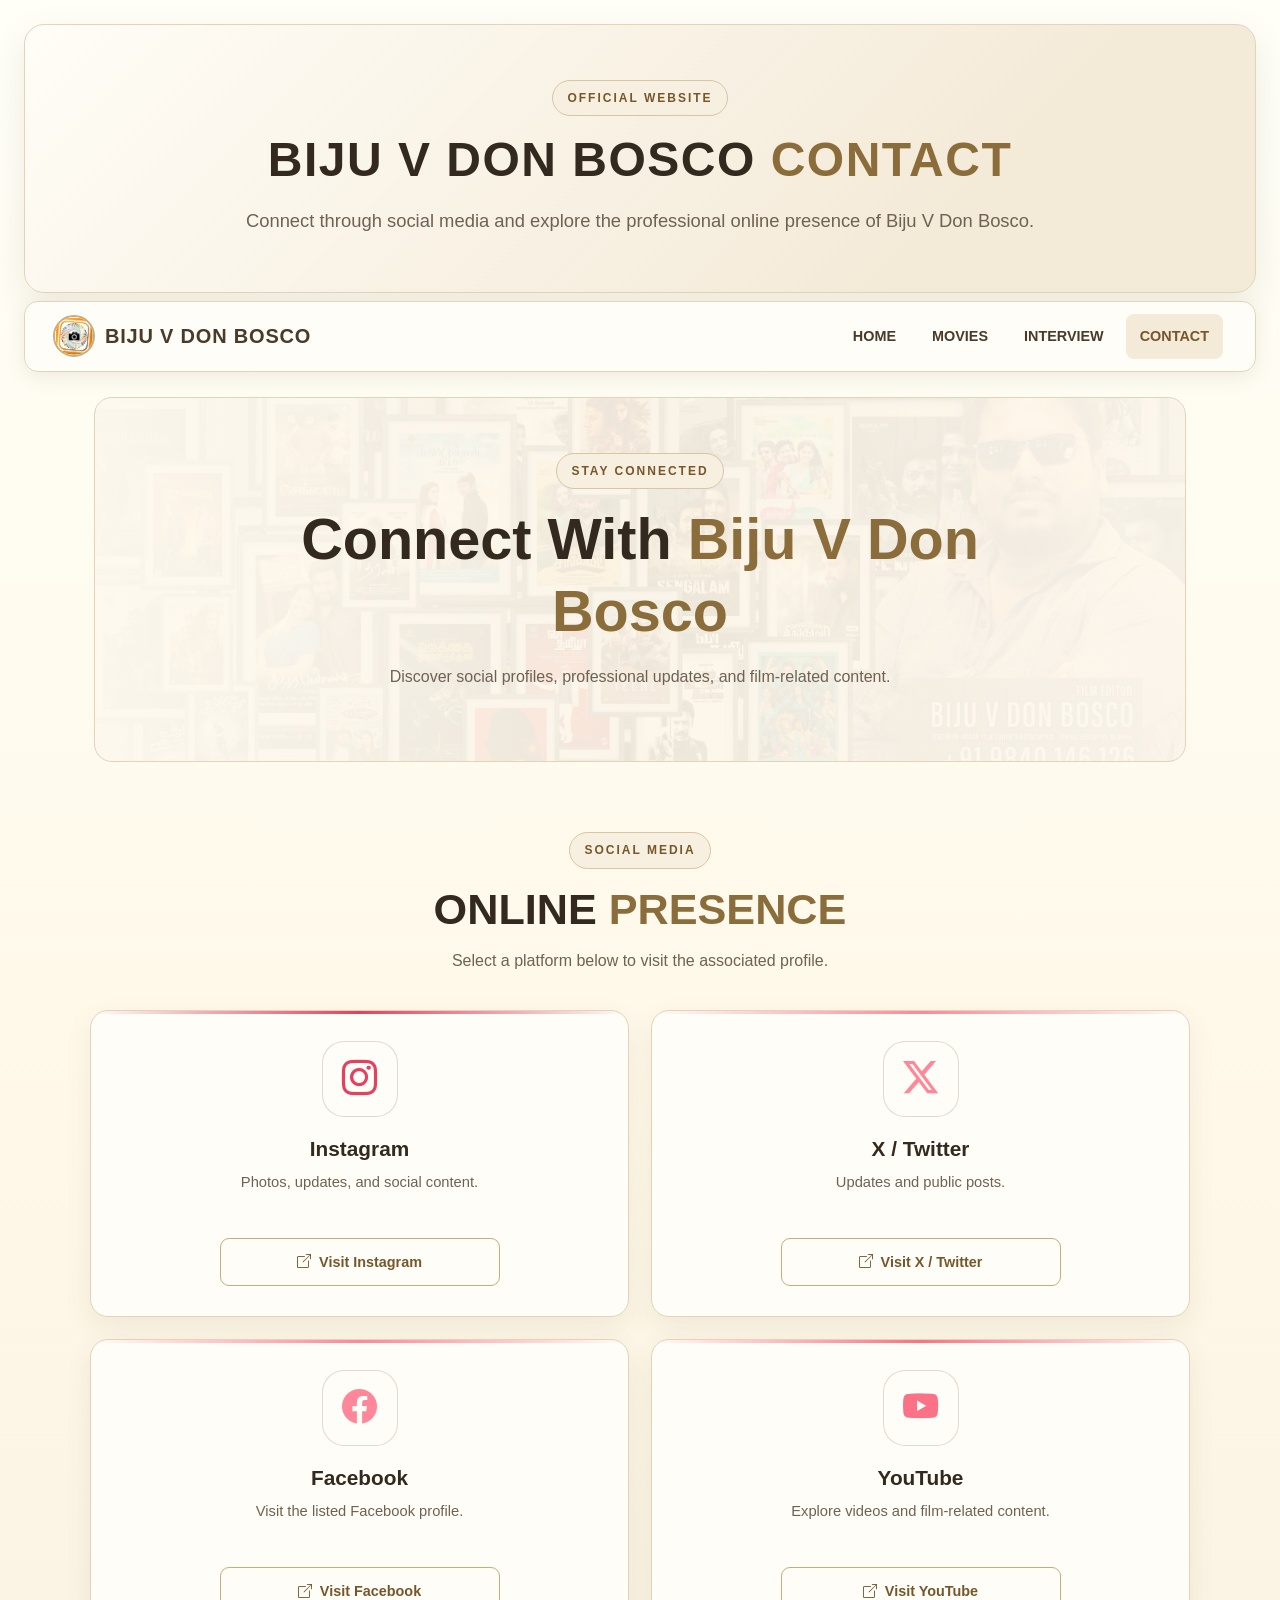
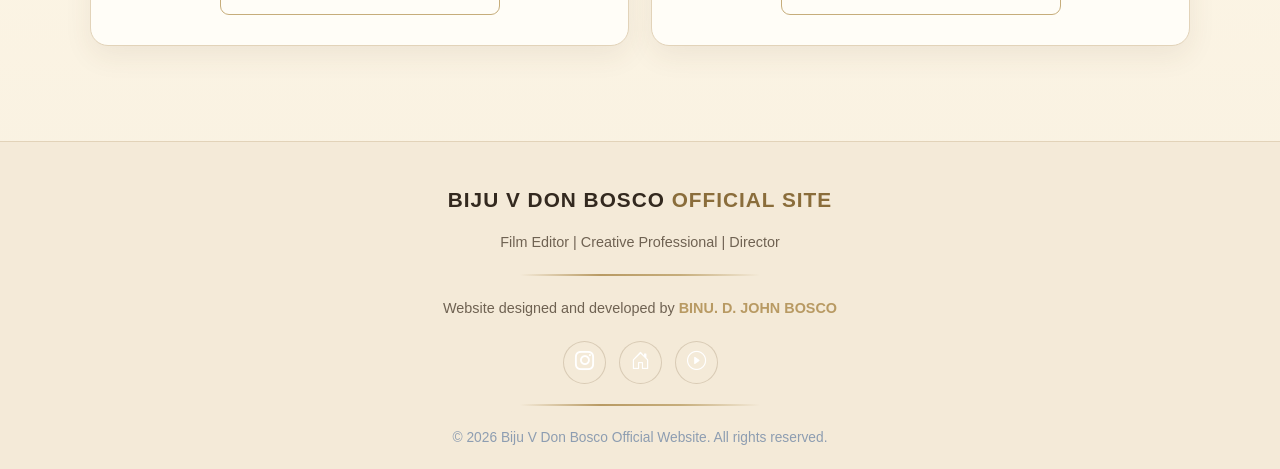
==== commit 943ab34a: "Apply cream ivory and white website theme" ====
--- a/contact.html
+++ b/contact.html
@@ -517,6 +517,41 @@
             }
         }
     </style>
+
+  <style id="cream-ivory-white-theme">
+    :root{color-scheme:light;--bg:#fffaf0;--surface:#fffdf7;--surface-2:#f4ead8;--panel:#fffdf7;--panel-light:#f4ead8;--blue:#b89a63;--blue-light:#8a6d3b;--green:#c6ad7b;--text:#33291f;--muted:#6f6252;--border:rgba(117,91,54,.22);--cream:#fff8e8;--ivory:#fffff0;--white:#fff}
+    html,body{background:#fffaf0!important;color:#33291f!important}
+    body{background-image:linear-gradient(180deg,#fffff8 0%,#fff8e8 55%,#f7efdf 100%)!important}
+    h1,h2,h3,h4,h5,h6,.section-heading,.footer-title,.site-heading h1,.site-header h1,.hero h2,.hero-content h2{color:#33291f!important}
+    p,li,label,small,.section-description,.section-heading p,.site-heading p,.site-header p,.hero p,.site-footer p,.interview-body p,.social-card p{color:#6f6252!important}
+    a{color:#8a6d3b}a:hover{color:#5e4728}
+    .site-header,.site-heading{background:linear-gradient(135deg,#fffdf7,#f4ead8 75%)!important;border-color:#e2d3b9!important;box-shadow:0 12px 35px rgba(93,70,38,.10)!important}
+    .navbar,.main-navbar,nav{background:rgba(255,253,247,.97)!important;border-color:#e2d3b9!important;box-shadow:0 5px 20px rgba(93,70,38,.10)!important}
+    .navbar-brand,.navbar .nav-link,.main-navbar .nav-link,ul li a{color:#493a29!important}
+    .navbar .nav-link:hover,.navbar .nav-link.active,ul li a:hover{color:#76572b!important;background:#f4ead8!important}
+    .navbar-toggler{border-color:#cdbb9c!important}.navbar-toggler-icon{filter:sepia(1) saturate(.5)}
+    .brand-logo,.navbar-brand img{border-color:#c6ad7b!important}
+    .hero,.contact-panel{background:#f4ead8!important;border-color:#e2d3b9!important}
+    .hero::after{background:linear-gradient(90deg,rgba(255,250,240,.94),rgba(255,250,240,.68),rgba(255,250,240,.84))!important}
+    .hero>img,.hero img{opacity:.22!important}
+    .hero-content p,.hero p,.site-header p{color:#6f6252!important}
+    .card-dark,.interview-card,.social-card,.banner-wrap,.contact-panel,.card,.profile-table,.table-responsive{background:#fffdf7!important;color:#33291f!important;border-color:#e2d3b9!important;box-shadow:0 10px 28px rgba(93,70,38,.08)!important}
+    .portrait-frame{background:linear-gradient(135deg,#e8d9bd,#fffdf7)!important}.portrait-frame img{background:#f4ead8!important}
+    .eyebrow{color:#76572b!important;background:#f7efdf!important;border-color:#d8c5a4!important}
+    .gradient-text,.site-heading h1 span,.banner-overlay h2 span,.section-heading span,.footer-title span,.interview-number{color:#8a6d3b!important;background:none!important;-webkit-text-fill-color:#8a6d3b!important}
+    .btn-primary-custom,.button,.watch-button,.contact-link{background:#c6ad7b!important;color:#33291f!important;border-color:#b89a63!important}
+    .btn-primary-custom:hover,.watch-button:hover,.contact-link:hover{background:#b89a63!important;color:#fff!important}
+    .btn-outline-custom,.social-button{color:#76572b!important;border-color:#c6ad7b!important;background:#fffdf7!important}
+    .btn-outline-custom:hover,.social-button:hover{background:#f4ead8!important;color:#493a29!important}
+    .site-footer,footer{background:#f4ead8!important;color:#493a29!important;border-color:#e2d3b9!important}
+    form{background:#fffdf7!important;color:#33291f!important;border:1px solid #e2d3b9}
+    input,textarea,select{background:#fff!important;color:#33291f!important;border-color:#d8c5a4!important}
+    table th,table td,.table{color:#493a29!important;border-color:#e2d3b9!important;--bs-table-bg:#fffdf7;--bs-table-color:#493a29}
+    .banner-overlay{background:linear-gradient(0deg,rgba(42,31,19,.76),rgba(42,31,19,0) 75%)!important}
+    .banner-overlay h2{color:#fff!important}.video-label{background:rgba(51,41,31,.82)!important}
+    ::selection{background:#e8d9bd;color:#33291f}
+  </style>
+
 </head>
 
 <body id="top">
